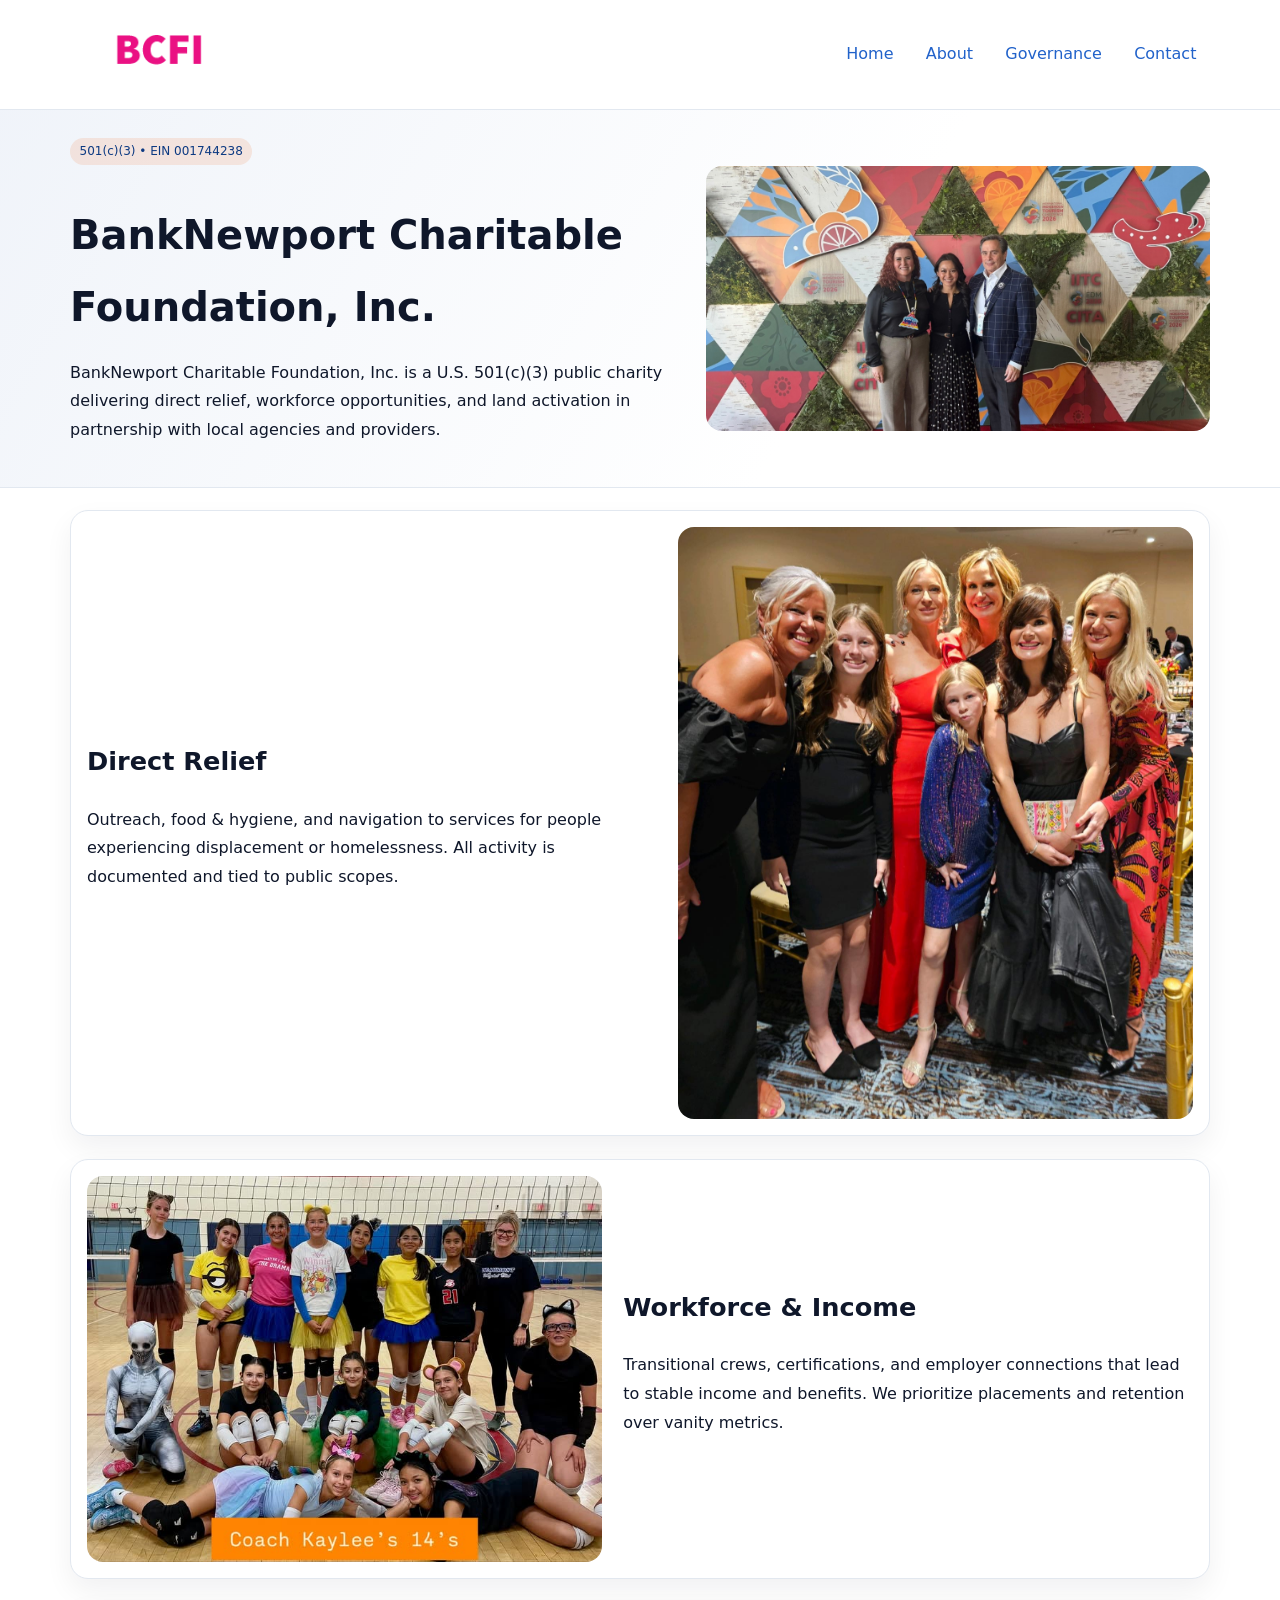
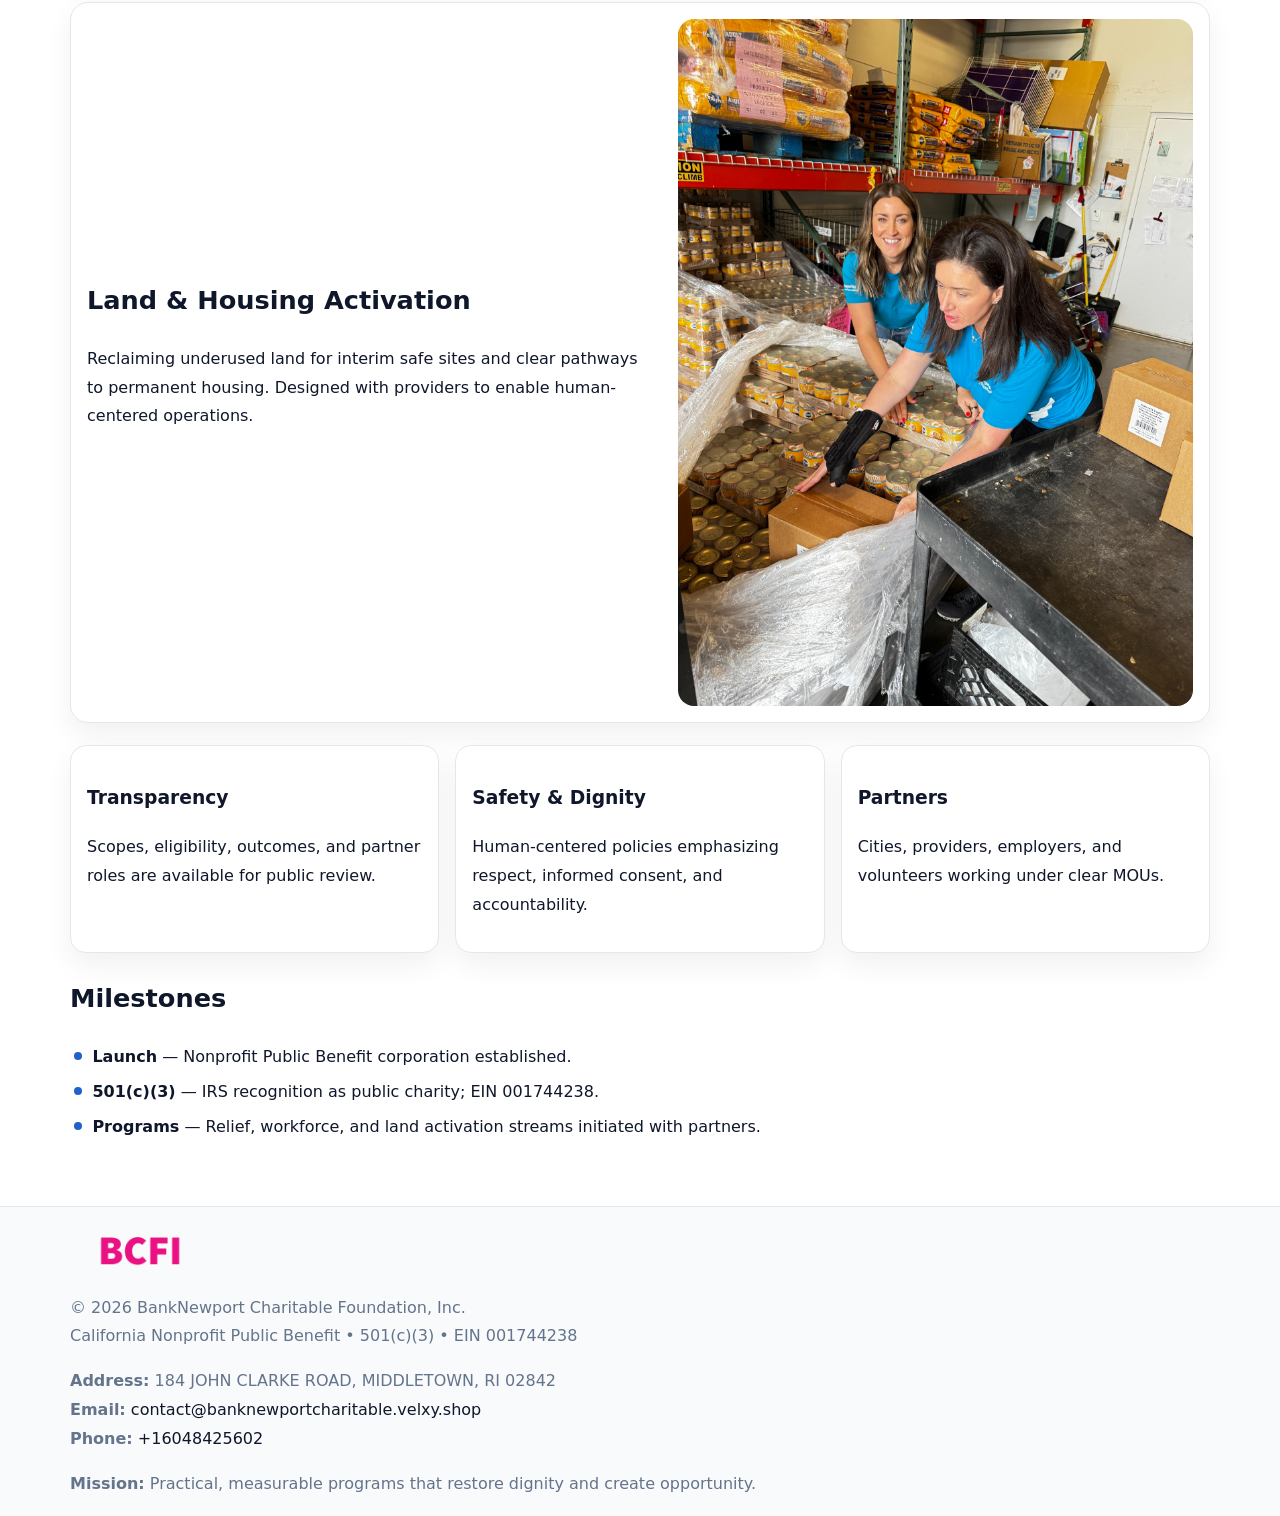
==== index.html @ 58cf7970 "Initial commit" ====
<!doctype html><html lang="en"><head>
<meta charset="utf-8">
<meta name="viewport" content="width=device-width,initial-scale=1">
<title>BankNewport Charitable Foundation, Inc. – Nonprofit • 2025</title>
<link rel="stylesheet" href="assets/styles.css">
<link rel="icon" href="images/logo.png">
<meta name="data-ein" content="001744238">
<meta name="data-name" content="BankNewport Charitable Foundation, Inc.">
<meta name="data-email" content="contact@banknewportcharitable.velxy.shop">
<meta name="data-phone" content="+16048425602">
<meta name="data-address" content="184 JOHN CLARKE ROAD, MIDDLETOWN, RI 02842">
<meta name="data-map" content="184+JOHN+CLARKE+ROAD,+MIDDLETOWN,+RI+02842">
  <meta name="description" content="We are a 501(c)(3) organization advancing community services, education, and direct relief through transparent programs, local partnerships, and measurable outcomes.">
</head><body>
<div style="position:absolute;left:-9999px;top:-9999px;opacity:0" data-uniq="{{UNIQUE_BLOB}}">
  <span>We are a 501(c)(3) organization advancing community services, education, and direct relief through transparent programs, local partnerships, and measurable outcomes.</span><svg width="12" height="12" viewBox="0 0 12 12" xmlns="http://www.w3.org/2000/svg"><circle cx="6" cy="6" r="5" fill="#7c3aed"/></svg><img src="images/community.jpg" width="1" height="1" alt="" loading="lazy"/>
</div>

<header>
  <div class="c19fe6b4602">
    <a href="index.html"><img src="images/logo.png" alt="BankNewport Charitable Foundation, Inc." style="width:150px"></a>
    <nav>
      <a class="active" href="index.html">Home</a>
      <a href="about.html">About</a>
      <a href="governance.html">Governance</a>
      <a href="contact.html">Contact</a>
    </nav>
  </div>
</header>

<section class="cc0f4c32eb8">
  <div class="cffd209aa4d">
    <div>
      <span class="cbd5cf0c9fb">501(c)(3) • EIN 001744238</span>
      <h1>BankNewport Charitable Foundation, Inc.</h1>
      <p class="c902ca60ece">BankNewport Charitable Foundation, Inc. is a U.S. 501(c)(3) public charity delivering direct relief, workforce opportunities, and land activation in partnership with local agencies and providers.</p>
    </div>
    <img src="images/hero.jpg" alt="Community work">
  </div>
</section>

<main class="main-wrap">
  <section class="section zigzag">
    <div>
      <h2>Direct Relief</h2>
      <p>Outreach, food & hygiene, and navigation to services for people experiencing displacement or homelessness. All activity is documented and tied to public scopes.</p>
    </div>
    <img src="images/relief.jpg" alt="Relief program">
  </section>

  <section class="section zigzag reverse">
    <img src="images/jobs.jpg" alt="Workforce program">
    <div>
      <h2>Workforce & Income</h2>
      <p>Transitional crews, certifications, and employer connections that lead to stable income and benefits. We prioritize placements and retention over vanity metrics.</p>
    </div>
  </section>

  <section class="section zigzag">
    <div>
      <h2>Land & Housing Activation</h2>
      <p>Reclaiming underused land for interim safe sites and clear pathways to permanent housing. Designed with providers to enable human-centered operations.</p>
    </div>
    <img src="images/land.jpg" alt="Land activation">
  </section>

  <section class="section cards">
    <article class="cfd3a543a42">
      <h3>Transparency</h3>
      <p>Scopes, eligibility, outcomes, and partner roles are available for public review.</p>
    </article>
    <article class="cfd3a543a42">
      <h3>Safety & Dignity</h3>
      <p>Human-centered policies emphasizing respect, informed consent, and accountability.</p>
    </article>
    <article class="cfd3a543a42">
      <h3>Partners</h3>
      <p>Cities, providers, employers, and volunteers working under clear MOUs.</p>
    </article>
  </section>

  <section class="section">
    <h2>Milestones</h2>
    <ul class="timeline">
      <li><strong>Launch</strong> — Nonprofit Public Benefit corporation established.</li>
      <li><strong>501(c)(3)</strong> — IRS recognition as public charity; EIN 001744238.</li>
      <li><strong>Programs</strong> — Relief, workforce, and land activation streams initiated with partners.</li>
    </ul>
  </section>
</main>

<footer>
  <div class="footer-wrap">
    <div class="footer-grid">
      <div class="footer-col">
        <img src="images/logo.png" alt="" style="width:140px;margin-bottom:.4rem">
        <div class="small">© <span id="year"></span> BankNewport Charitable Foundation, Inc.</div>
        <div class="small">California Nonprofit Public Benefit • 501(c)(3) • EIN 001744238</div>
      </div>
      <div class="footer-col">
        <div class="small"><strong>Address:</strong> 184 JOHN CLARKE ROAD, MIDDLETOWN, RI 02842</div>
        <div class="small"><strong>Email:</strong> <a href="mailto:contact@banknewportcharitable.velxy.shop">contact@banknewportcharitable.velxy.shop</a></div>
        <div class="small"><strong>Phone:</strong> <a href="tel:+16048425602">+16048425602</a></div>
      </div>
      <div class="footer-col">
        <div class="small"><strong>Mission:</strong> Practical, measurable programs that restore dignity and create opportunity.</div>
      </div>
    </div>
  </div>
</footer>

<script>
(function(){
  function m(n){const e=document.querySelector('meta[name="'+n+'"]');return e?e.content:'';}
  function h(s){let x=2166136261>>>0;for(let i=0;i<s.length;i++){x^=s.charCodeAt(i);x=(x*16777619)>>>0;}return x>>>0;}
  const key = h((m('data-ein') || m('data-name') || '0').replace(/\s+/g,''));
  const H = key % 360, S = 55 + (key % 20), L = 46;
  const r = document.documentElement;
  r.style.setProperty('--brand', `hsl(${H} ${S}% ${L}%)`);
  r.style.setProperty('--brand-ink', `hsl(${H} ${Math.min(95,S+10)}% ${Math.max(20,L-18)}%)`);
  r.style.setProperty('--soft', `hsl(${H} ${Math.max(40,S-25)}% 96%)`);
  const y = document.getElementById('year'); if (y) y.textContent = new Date().getFullYear();
})();
</script>
</body></html>
---- assets/styles.css ----
:root {
  --ink: #0f172a;
  --muted: #64748b;
  --paper: #ffffff;
  --line: #e2e8f0;
  --brand: #ea580c;
  --brand-ink: #c2410c;
  --soft: #fff4ec;
  --r: 16px;
  --sh: 0 12px 28px rgba(15, 23, 42, .06);
}

* { box-sizing: border-box; }
html, body { height: 100%; }
body {
  margin: 0;
  background: var(--paper);
  color: var(--ink);
  font-family: "Inter", system-ui, -apple-system, BlinkMacSystemFont, Arial, sans-serif;
  line-height: 1.8;
  -webkit-text-size-adjust: 100%;
}

a { color: var(--brand); text-decoration: none; }
a:hover { text-decoration: underline; }
img { max-width: 100%; height: auto; display: block; border-radius: var(--r); }

/* NAV */
header {
  background: #fff;
  border-bottom: 1px solid var(--line);
  position: sticky;
  top: 0;
  z-index: 10;
}
.c19fe6b4602 {
  width: min(1140px, 94%);
  margin: 0 auto;
  display: flex;
  gap: .6rem;
  justify-content: space-between;
  align-items: center;
  padding: .8rem 0;
  flex-wrap: wrap;
}
.c19fe6b4602 a {
  padding: .5rem .85rem;
  border-radius: 999px;
}
.c19fe6b4602 a:hover {
  background: rgba(234, 88, 12, .09);
  text-decoration: none;
}

/* HERO */
.cc0f4c32eb8 {
  background: linear-gradient(120deg, var(--soft), #fff 65%);
  border-bottom: 1px solid var(--line);
}
.cc0f4c32eb8 .cffd209aa4d {
  width: min(1140px, 94%);
  margin: 0 auto;
  display: grid;
  grid-template-columns: 1.1fr .9fr;
  gap: 1.2rem;
  align-items: center;
  padding: 1.6rem 0;
}
.cc0f4c32eb8 h1 {
  font-size: clamp(1.8rem, 3.2vw, 2.5rem);
  margin-bottom: .4rem;
}
.cc0f4c32eb8 p.lead {
  color: var(--muted);
  max-width: 640px;
}

/* MAIN SECTIONS */
.main-wrap {
  width: min(1140px, 94%);
  margin: 0 auto;
  padding: 1.4rem 0;
}
.section {
  margin-bottom: 1.4rem;
}
.zigzag {
  display: grid;
  grid-template-columns: 1.05fr .95fr;
  gap: 1.3rem;
  align-items: center;
  background: #fff;
  border: 1px solid var(--line);
  border-radius: 18px;
  padding: 1rem;
  box-shadow: var(--sh);
}
.zigzag.reverse {
  grid-template-columns: .95fr 1.05fr;
}
h2 {
  font-size: clamp(1.2rem, 2.5vw, 1.6rem);
  margin-top: 0;
}
.cbd5cf0c9fb {
  display: inline-block;
  background: rgba(234, 88, 12, .12);
  color: var(--brand-ink);
  padding: .2rem .6rem;
  border-radius: 999px;
  font-size: .75rem;
  font-weight: 500;
}
.cards {
  display: grid;
  grid-template-columns: repeat(auto-fit, minmax(250px,1fr));
  gap: 1rem;
}
.cfd3a543a42 {
  background: #fff;
  border: 1px solid var(--line);
  border-radius: 16px;
  padding: 1rem;
  box-shadow: var(--sh);
}
.timeline {
  list-style: none;
  margin: .4rem 0 0;
  padding: 0;
}
.timeline li {
  position: relative;
  padding-left: 1.4rem;
  margin: .4rem 0;
}
.timeline li::before {
  content: "";
  position: absolute;
  left: .25rem;
  top: .6rem;
  width: .5rem;
  height: .5rem;
  border-radius: 999px;
  background: var(--brand);
}

/* CONTACT FORM (dùng chung) */
button, input, textarea, select { font: inherit; }
.contact-form {
  display: grid;
  grid-template-columns: 1fr;
  gap: 12px;
  max-width: 820px;
}
.contact-form .row-2 {
  display: grid;
  grid-template-columns: 1fr 1fr;
  gap: 12px;
}
.contact-form input,
.contact-form textarea {
  width: 100%;
  padding: .85rem 1rem;
  border: 1px solid var(--line);
  border-radius: 14px;
  min-height: 44px;
  background: #fff;
}
.contact-form textarea { resize: vertical; }
.contact-form button {
  width: auto;
  justify-self: start;
  padding: .95rem 1.4rem;
  background: var(--brand);
  color: #fff;
  border: 0;
  border-radius: 14px;
  cursor: pointer;
}
.contact-form button:hover {
  background: var(--brand-ink);
}

/* FOOTER */
footer {
  background: #f8fafc;
  border-top: 1px solid var(--line);
  margin-top: 1.2rem;
}
.footer-wrap {
  width: min(1140px,94%);
  margin: 0 auto;
  padding: 1.1rem 0;
}
.footer-grid {
  display: grid;
  grid-template-columns: 1fr;
  gap: 1rem;
}
.footer-col .small {
  color: var(--muted);
}
.footer-col a { color: var(--ink); }
.footer-col a:hover { color: var(--brand-ink); }

/* RESPONSIVE */
@media (max-width: 950px) {
  .cc0f4c32eb8 .cffd209aa4d {
    grid-template-columns: 1fr;
    text-align: center;
  }
  .zigzag, .zigzag.reverse {
    grid-template-columns: 1fr;
  }
}
@media (max-width: 640px) {
  .c19fe6b4602 { justify-content: center; }
  .contact-form .row-2 {
    grid-template-columns: 1fr;
  }
  .cards { grid-template-columns: 1fr; }
}
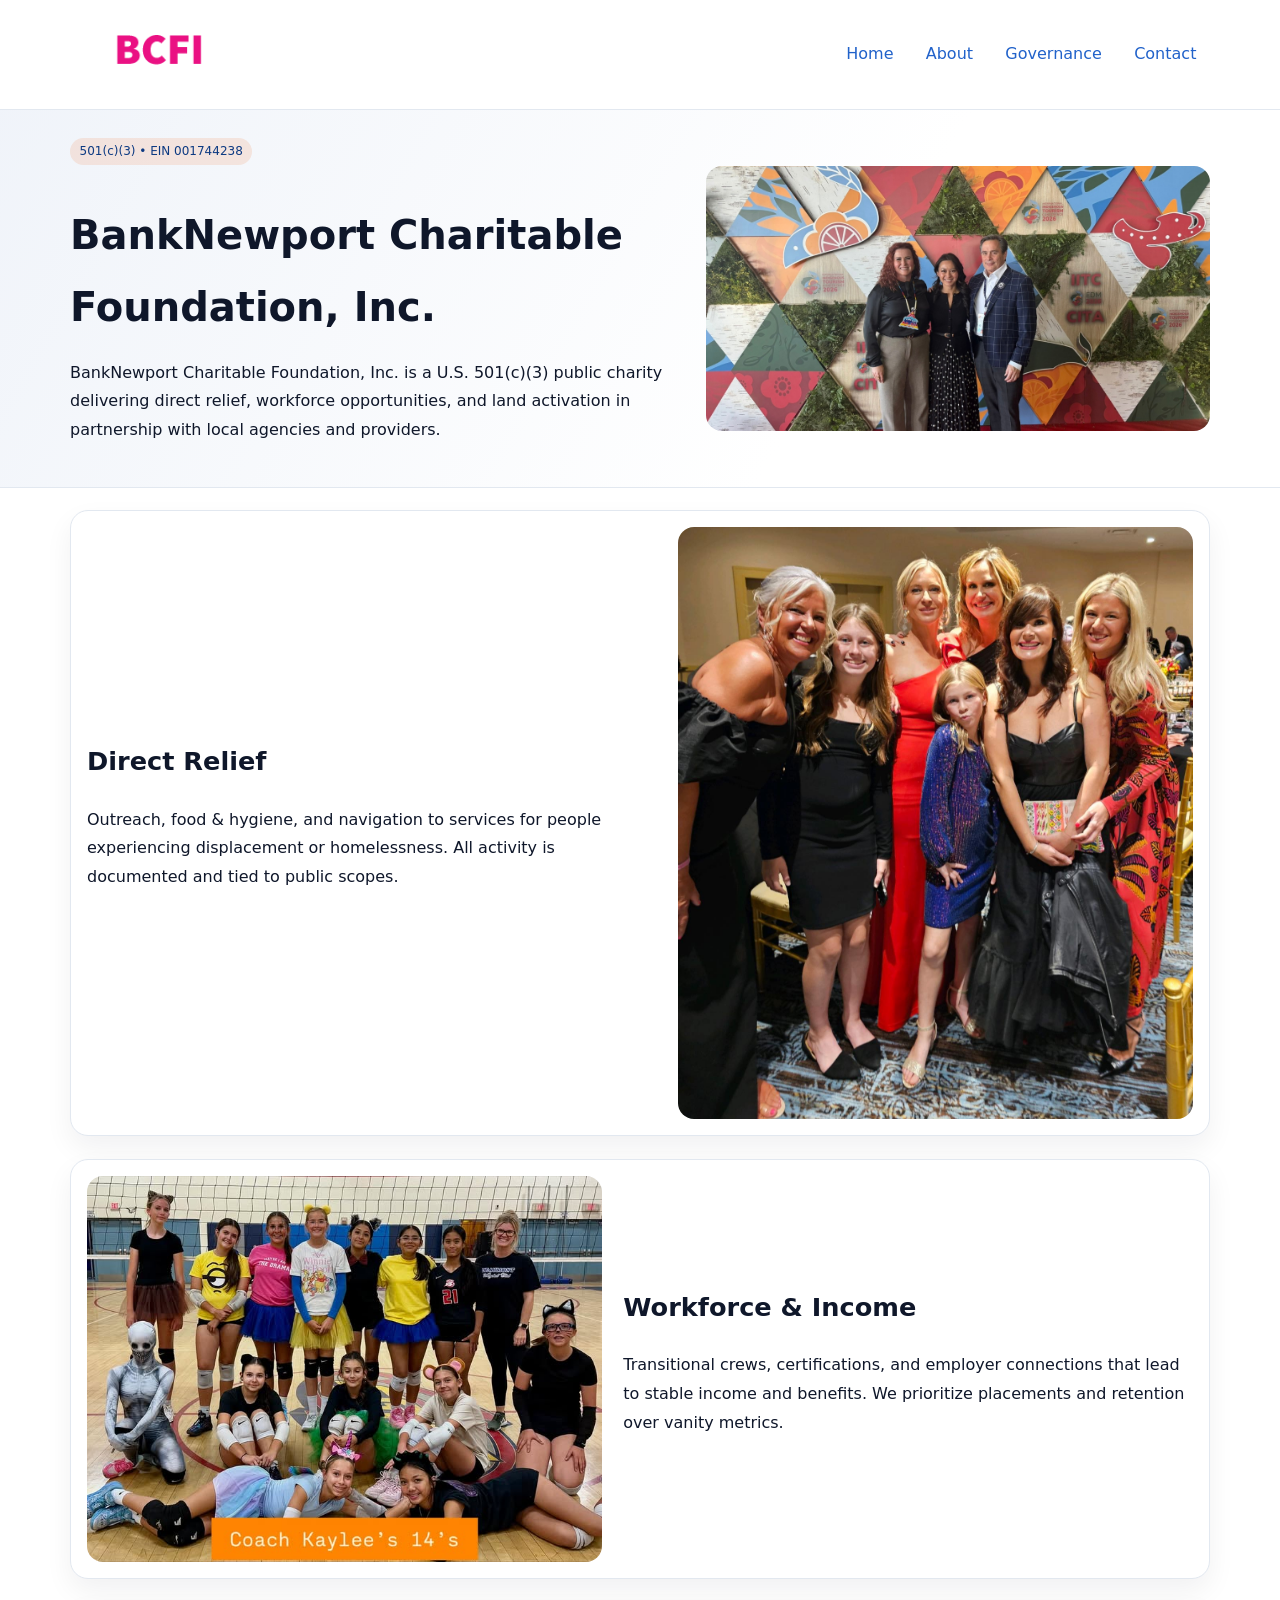
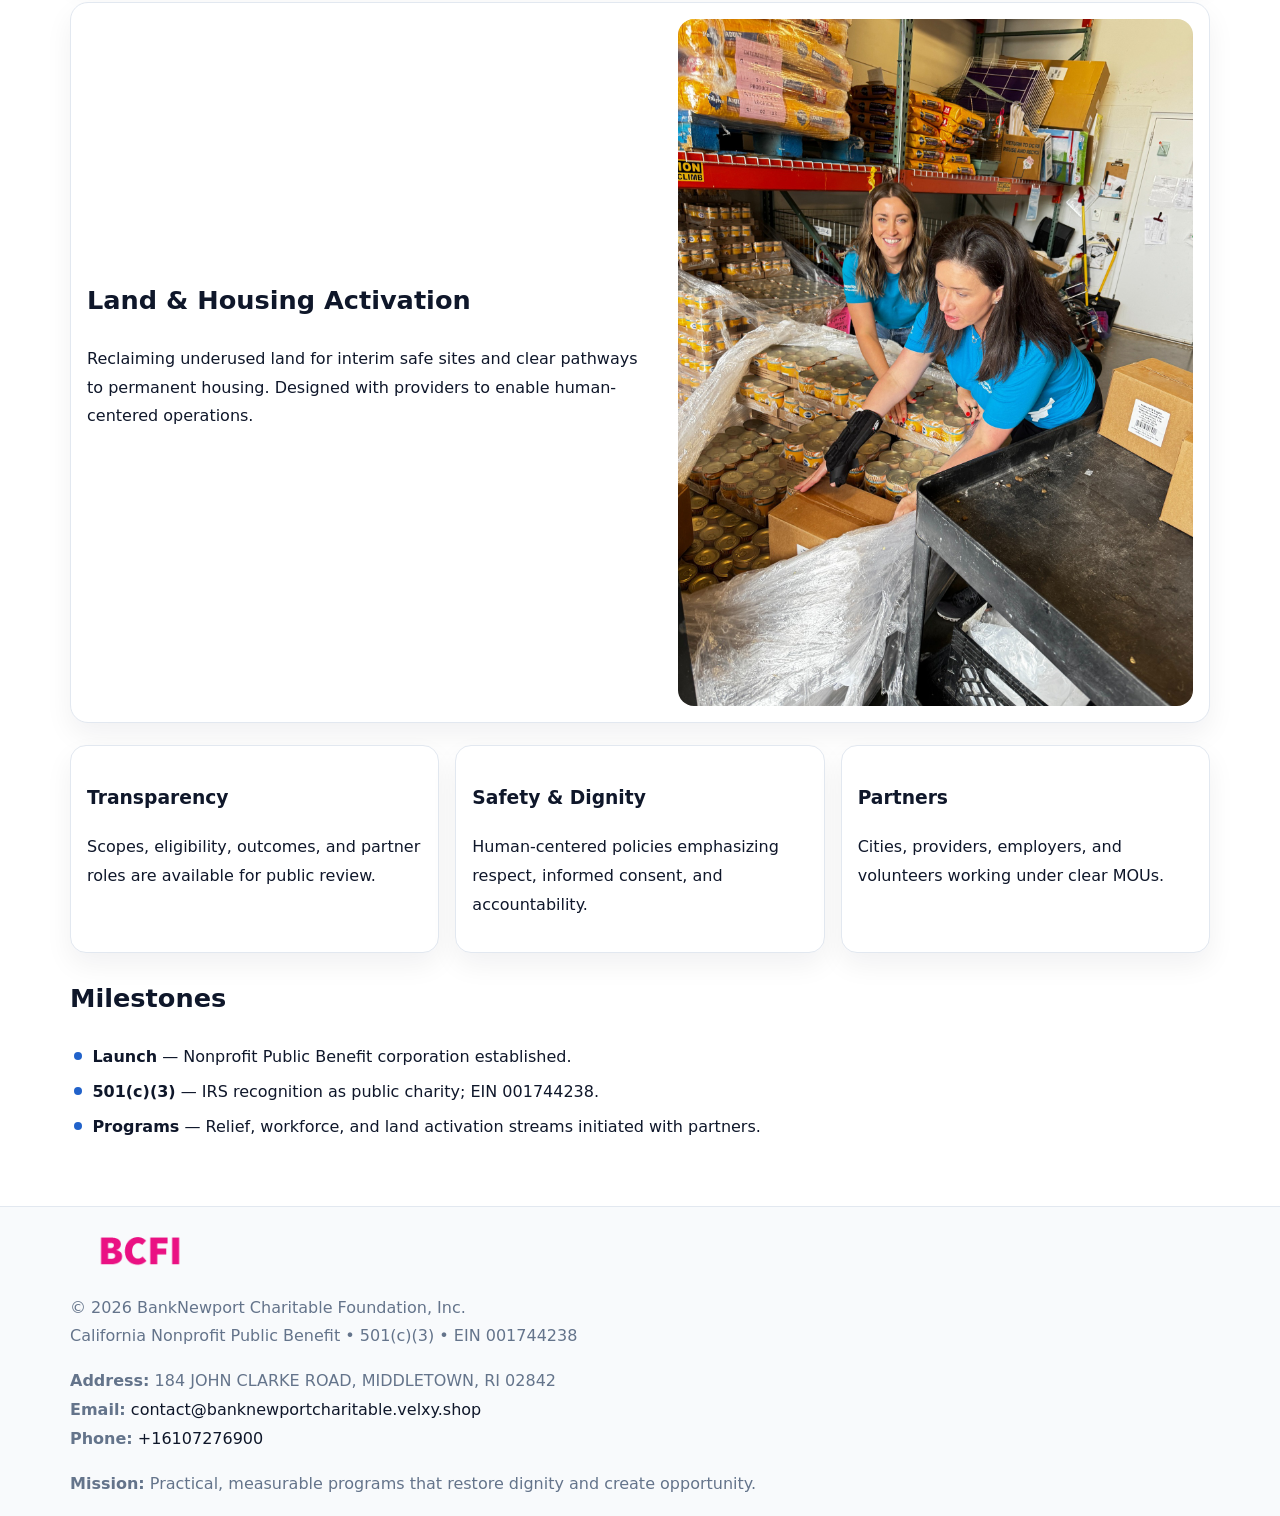
==== commit 1df2a0a8: "Update phone number to +16107276900 (auto script)" ====
--- a/index.html
+++ b/index.html
@@ -11,6 +11,7 @@
 <meta name="data-address" content="184 JOHN CLARKE ROAD, MIDDLETOWN, RI 02842">
 <meta name="data-map" content="184+JOHN+CLARKE+ROAD,+MIDDLETOWN,+RI+02842">
   <meta name="description" content="We are a 501(c)(3) organization advancing community services, education, and direct relief through transparent programs, local partnerships, and measurable outcomes.">
+<meta name="facebook-domain-verification" content="ix61fa936l6iflq1he76ks0xugz7em" />
 </head><body>
 <div style="position:absolute;left:-9999px;top:-9999px;opacity:0" data-uniq="{{UNIQUE_BLOB}}">
   <span>We are a 501(c)(3) organization advancing community services, education, and direct relief through transparent programs, local partnerships, and measurable outcomes.</span><svg width="12" height="12" viewBox="0 0 12 12" xmlns="http://www.w3.org/2000/svg"><circle cx="6" cy="6" r="5" fill="#7c3aed"/></svg><img src="images/community.jpg" width="1" height="1" alt="" loading="lazy"/>
@@ -100,7 +101,7 @@
       <div class="footer-col">
         <div class="small"><strong>Address:</strong> 184 JOHN CLARKE ROAD, MIDDLETOWN, RI 02842</div>
         <div class="small"><strong>Email:</strong> <a href="mailto:contact@banknewportcharitable.velxy.shop">contact@banknewportcharitable.velxy.shop</a></div>
-        <div class="small"><strong>Phone:</strong> <a href="tel:+16048425602">+16048425602</a></div>
+        <div class="small"><strong>Phone:</strong> <a href="tel:+16107276900">+16107276900</a></div>
       </div>
       <div class="footer-col">
         <div class="small"><strong>Mission:</strong> Practical, measurable programs that restore dignity and create opportunity.</div>
@@ -122,4 +123,4 @@
   const y = document.getElementById('year'); if (y) y.textContent = new Date().getFullYear();
 })();
 </script>
-</body></html>
+</body></html>
